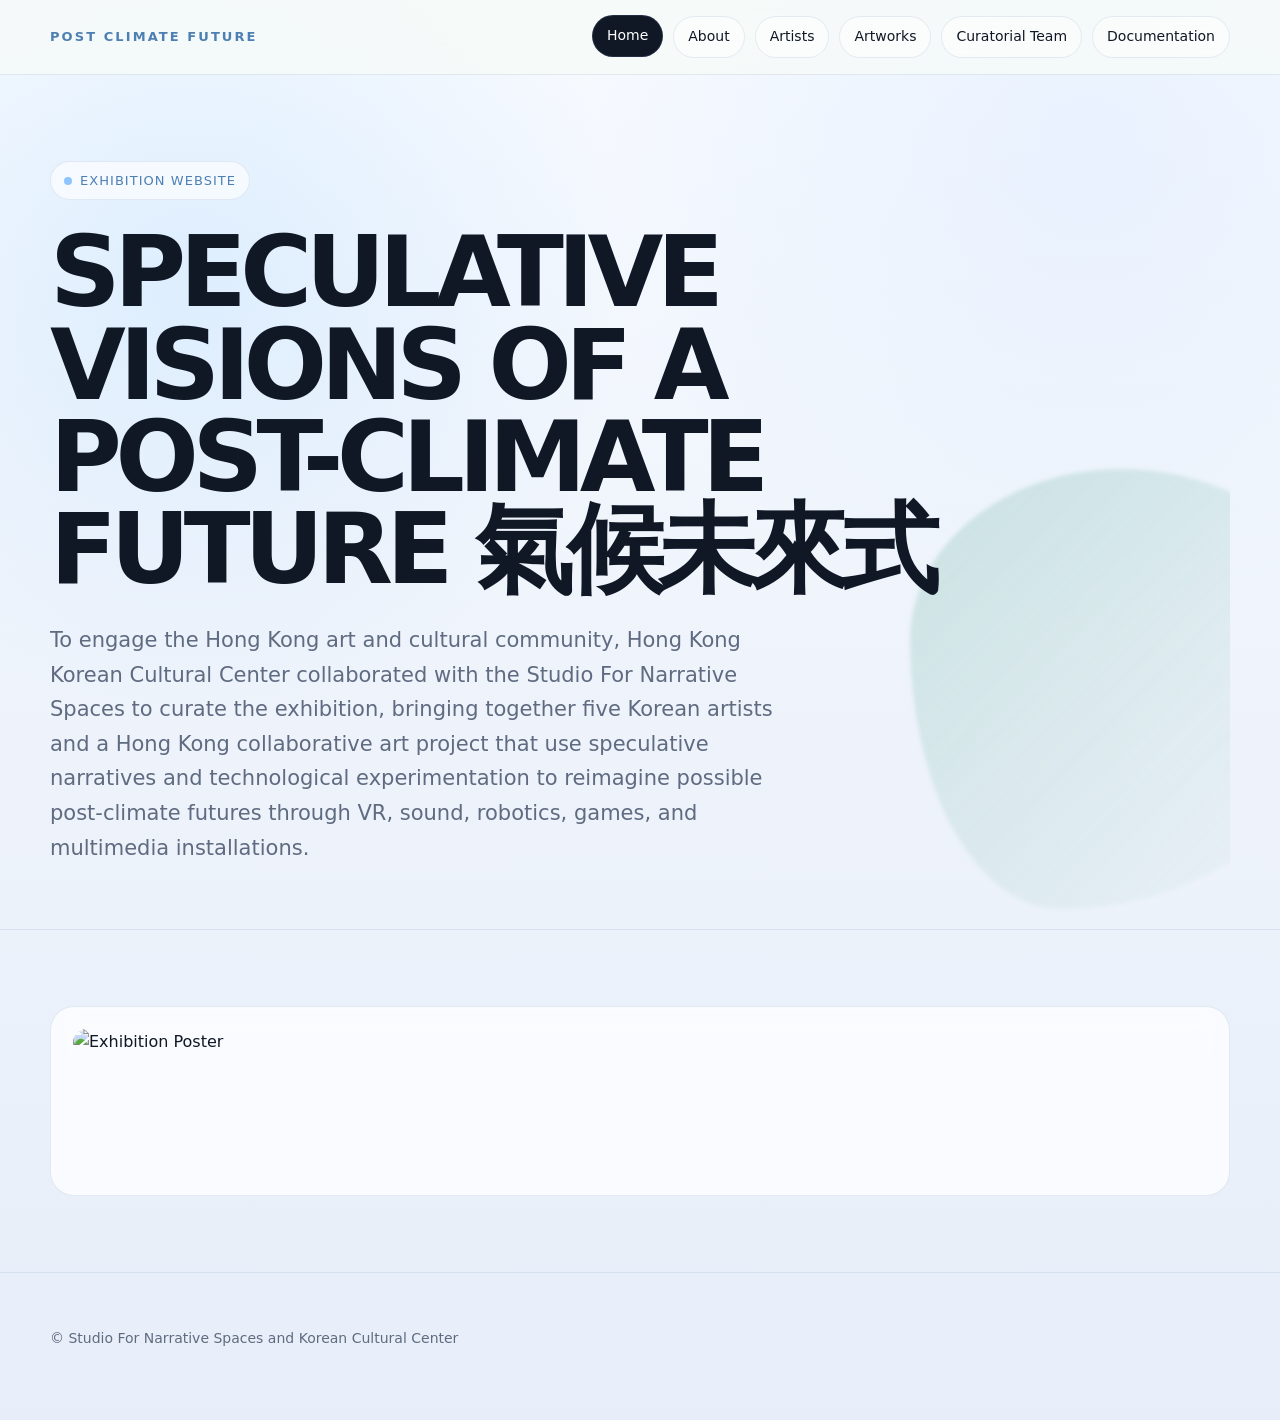
==== index.html @ 90c7e29f "Update index.html" ====
<!DOCTYPE html>
<html lang="en">
<head>
  <meta charset="UTF-8" />
  <meta name="viewport" content="width=device-width, initial-scale=1.0" />
  <title>SPECULATIVE VISIONS OF A POST-CLIMATE FUTURE 氣候未來式</title>
   <link rel="stylesheet" href="assets/css/style.css" />
</head>
<body>
<header>
  <div class="site-wrap nav">
    <a class="brand" href="index.html">Post Climate Future</a>
    <nav class="nav-links" aria-label="Main navigation">
      <a href="index.html" class="active">Home</a>
      <a href="about.html" class="">About</a>  
      <a href="artists.html" class="">Artists</a>
      <a href="artworks.html" class="">Artworks</a>
      <a href="curatorial-team.html" class="">Curatorial Team</a>
      <a href="documentation.html" class="">Documentation</a>
    </nav>
  </div>
</header>
<main>
  <div class="site-wrap hero">
    <div>
      <div class="eyebrow"><span class="dot"></span> Exhibition Website</div>
      <h1>SPECULATIVE VISIONS OF A POST-CLIMATE FUTURE 氣候未來式</h1>
      <p class="hero-text">
To engage the Hong Kong art and cultural community, Hong Kong Korean Cultural Center collaborated with the Studio For Narrative Spaces to curate the exhibition, bringing together five Korean artists and a Hong Kong collaborative art project that use speculative narratives and technological experimentation to reimagine possible post-climate futures through VR, sound, robotics, games, and multimedia installations.
      </p>
    </div>
  </div>

  <section>

  <div class="site-wrap">

    <div class="card">

      <img
        src="assets/images/poster.jpg"
        alt="Exhibition Poster"
      >

    </div>

  </div>

</section>

</main>
<footer>
  <div class="site-wrap">
    <p>
  © 
  <a href="https://recfro.github.io/">
    Studio For Narrative Spaces
  </a>
  and
  <a href="https://hk.korean-culture.org">
    Korean Cultural Center
  </a>
</p>
  </div>
</footer>
</body>
</html>
---- assets/css/style.css ----
:root {
  --bg: #eef3fb;
  --text: #101826;
  --muted: #5f6b80;
  --line: rgba(120, 150, 190, 0.18);
  --card: rgba(255, 255, 255, 0.72);

  --accent: #8ec5ff;
  --accent-dark: #4d7fb3;
  --blue: #d7e8ff;
}

* {
  box-sizing: border-box;
  margin: 0;
  padding: 0;
}

html {
  scroll-behavior: smooth;
}

body {
  font-family: Inter, ui-sans-serif, system-ui, -apple-system, BlinkMacSystemFont, "Segoe UI", sans-serif;
background:
  radial-gradient(circle at 15% 20%, rgba(180, 220, 255, 0.35), transparent 28%),
  radial-gradient(circle at 85% 10%, rgba(215, 232, 255, 0.42), transparent 30%),
  linear-gradient(180deg, #f7faff 0%, #eef3fb 52%, #e7eef9 100%);
  color: var(--text);
  line-height: 1.65;
}

a {
  color: inherit;
  text-decoration: none;
}

img,
video {
  width: 100%;
  display: block;
  border-radius: 20px;
}

.site-wrap {
  width: min(1180px, calc(100% - 36px));
  margin: 0 auto;
}

header {
  position: sticky;
  top: 0;
  z-index: 20;
  backdrop-filter: blur(18px);
  background: rgba(247, 250, 248, 0.78);
  border-bottom: 1px solid var(--line);
}

.nav {
  min-height: 74px;
  display: flex;
  align-items: center;
  justify-content: space-between;
  gap: 28px;
}

.brand {
  font-size: 13px;
  letter-spacing: 0.16em;
  text-transform: uppercase;
  color: var(--accent-dark);
  font-weight: 700;
}

.nav-links {
  display: flex;
  gap: 10px;
  flex-wrap: wrap;
  justify-content: flex-end;
}

.nav-links a {
  padding: 8px 14px;
  border: 1px solid var(--line);
  border-radius: 999px;
  font-size: 14px;
  background: rgba(255, 255, 255, 0.54);
  transition: 0.2s ease;
}

.nav-links a:hover,
.nav-links a.active {
  background: var(--text);
  color: #fff;
  transform: translateY(-1px);
}

.hero {
  min-height: 78vh;
  display: grid;
  align-items: center;
  padding: 86px 0 64px;
  position: relative;
  overflow: hidden;
}

.hero::after {
  content: "";
  position: absolute;
  width: 440px;
  height: 440px;
  right: -120px;
  bottom: 20px;
  background: linear-gradient(135deg, rgba(120, 184, 167, 0.42), rgba(255, 255, 255, 0));
  border-radius: 48% 52% 66% 34% / 39% 43% 57% 61%;
  filter: blur(2px);
  opacity: 0.75;
  z-index: -1;
}

.page-hero {
  padding: 92px 0 56px;
}

.eyebrow {
  display: inline-flex;
  width: fit-content;
  gap: 8px;
  align-items: center;
  padding: 8px 13px;
  border-radius: 999px;
  border: 1px solid var(--line);
  color: var(--accent-dark);
  background: rgba(255, 255, 255, 0.64);
  font-size: 13px;
  letter-spacing: 0.08em;
  text-transform: uppercase;
  margin-bottom: 26px;
}

.dot {
  width: 8px;
  height: 8px;
  border-radius: 99px;
  background: var(--accent);
}

h1 {
  max-width: 980px;
  font-size: clamp(42px, 8vw, 98px);
  line-height: 0.94;
  letter-spacing: -0.065em;
  font-weight: 650;
  text-transform: uppercase;
}

.page-title {
  max-width: 900px;
  font-size: clamp(42px, 7vw, 86px);
  line-height: 0.96;
  letter-spacing: -0.06em;
  font-weight: 650;
}

.hero-text,
.page-intro {
  max-width: 740px;
  color: var(--muted);
  font-size: clamp(17px, 2vw, 21px);
  margin-top: 28px;
}

.hero-actions {
  display: flex;
  gap: 12px;
  flex-wrap: wrap;
  margin-top: 36px;
}

.button {
  padding: 13px 18px;
  border-radius: 999px;
  border: 1px solid var(--line);
  background: var(--text);
  color: white;
  font-size: 15px;
  transition: 0.2s ease;
}

.button.secondary {
  background: rgba(255, 255, 255, 0.62);
  color: var(--text);
}

.button:hover {
  transform: translateY(-2px);
  box-shadow: 0 12px 30px rgba(23, 33, 28, 0.12);
}

section {
  padding: 76px 0;
  border-top: 1px solid var(--line);
}

.section-head {
  display: grid;
  grid-template-columns: 0.75fr 1.25fr;
  gap: 36px;
  margin-bottom: 34px;
  align-items: start;
}

h2 {
  font-size: clamp(30px, 4vw, 52px);
  line-height: 1;
  letter-spacing: -0.04em;
  font-weight: 620;
}

.section-head p {
  color: var(--muted);
  font-size: 18px;
  max-width: 710px;
}

.grid {
  display: grid;
  grid-template-columns: repeat(3, 1fr);
  gap: 18px;
}

.grid.two {
  grid-template-columns: repeat(2, 1fr);
}

.card {
  background: var(--card);
  border: 1px solid var(--line);
  border-radius: 24px;
  padding: 22px;
  backdrop-filter: blur(12px);
  min-height: 190px;
  transition: 0.2s ease;
}

.card:hover {
  transform: translateY(-3px);
  box-shadow: 0 18px 44px rgba(23, 33, 28, 0.08);
}

.card h3 {
  font-size: 22px;
  letter-spacing: -0.02em;
  margin-bottom: 10px;
}

.card p {
  color: var(--muted);
  font-size: 15.5px;
}

.meta {
  display: inline-block;
  margin-bottom: 14px;
  color: var(--accent-dark);
  font-size: 12px;
  text-transform: uppercase;
  letter-spacing: 0.12em;
  font-weight: 700;
}

.placeholder {
  min-height: 250px;
  border-radius: 20px;
  border: 1px dashed rgba(23, 33, 28, 0.22);
  background:
    linear-gradient(135deg, rgba(120, 184, 167, 0.2), rgba(255, 255, 255, 0.55)),
    repeating-linear-gradient(45deg, rgba(23, 33, 28, 0.03) 0 2px, transparent 2px 12px);
  display: grid;
  place-items: center;
  color: var(--muted);
  text-align: center;
  padding: 24px;
  margin-bottom: 16px;
}

.large-feature {
  min-height: 420px;
}

.info-list {
  display: grid;
  gap: 12px;
  margin-top: 18px;
}

.info-row {
  display: grid;
  grid-template-columns: 160px 1fr;
  gap: 18px;
  padding-top: 12px;
  border-top: 1px solid var(--line);
  color: var(--muted);
}

.info-row strong {
  color: var(--text);
}

.media-note {
  padding: 20px;
  border-radius: 22px;
  border: 1px solid var(--line);
  background: rgba(255, 255, 255, 0.58);
  color: var(--muted);
  font-size: 15px;
}

footer {
  padding: 54px 0 70px;
  color: var(--muted);
  font-size: 14px;
  border-top: 1px solid var(--line);
}

@media (max-width: 820px) {
  .nav {
    align-items: flex-start;
    flex-direction: column;
    padding: 18px 0;
  }

  .nav-links {
    justify-content: flex-start;
  }

  .section-head,
  .grid,
  .grid.two,
  .info-row {
    grid-template-columns: 1fr;
  }

  section {
    padding: 56px 0;
  }

  .large-feature {
    min-height: 280px;
  }
}
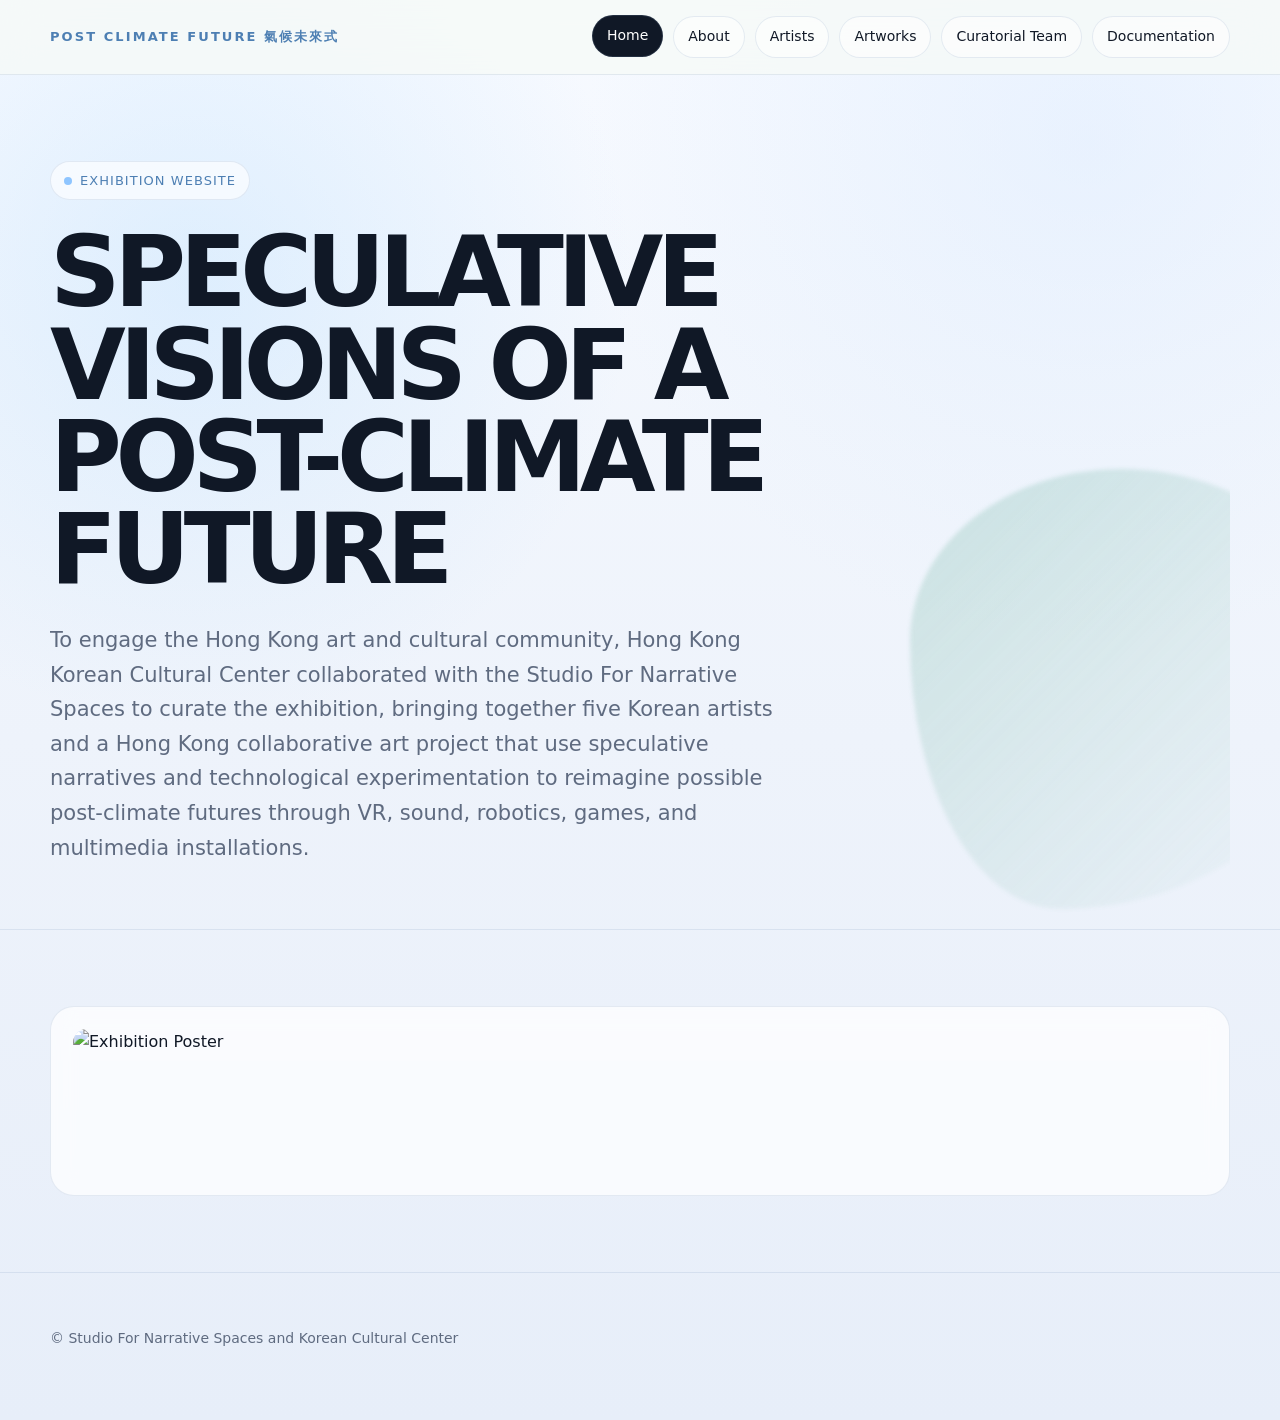
==== commit 977ac5b0: "Update index.html" ====
--- a/index.html
+++ b/index.html
@@ -3,13 +3,13 @@
 <head>
   <meta charset="UTF-8" />
   <meta name="viewport" content="width=device-width, initial-scale=1.0" />
-  <title>SPECULATIVE VISIONS OF A POST-CLIMATE FUTURE 氣候未來式</title>
+  <title>SPECULATIVE VISIONS OF A POST-CLIMATE FUTURE </title>
    <link rel="stylesheet" href="assets/css/style.css" />
 </head>
 <body>
 <header>
   <div class="site-wrap nav">
-    <a class="brand" href="index.html">Post Climate Future</a>
+    <a class="brand" href="index.html">Post Climate Future 氣候未來式</a>
     <nav class="nav-links" aria-label="Main navigation">
       <a href="index.html" class="active">Home</a>
       <a href="about.html" class="">About</a>  
@@ -24,7 +24,7 @@
   <div class="site-wrap hero">
     <div>
       <div class="eyebrow"><span class="dot"></span> Exhibition Website</div>
-      <h1>SPECULATIVE VISIONS OF A POST-CLIMATE FUTURE 氣候未來式</h1>
+      <h1>SPECULATIVE VISIONS OF A POST-CLIMATE FUTURE</h1>
       <p class="hero-text">
 To engage the Hong Kong art and cultural community, Hong Kong Korean Cultural Center collaborated with the Studio For Narrative Spaces to curate the exhibition, bringing together five Korean artists and a Hong Kong collaborative art project that use speculative narratives and technological experimentation to reimagine possible post-climate futures through VR, sound, robotics, games, and multimedia installations.
       </p>
@@ -38,7 +38,7 @@
     <div class="card">
 
       <img
-        src="assets/images/poster.jpg"
+        src="image/poster.jpg"
         alt="Exhibition Poster"
       >
 
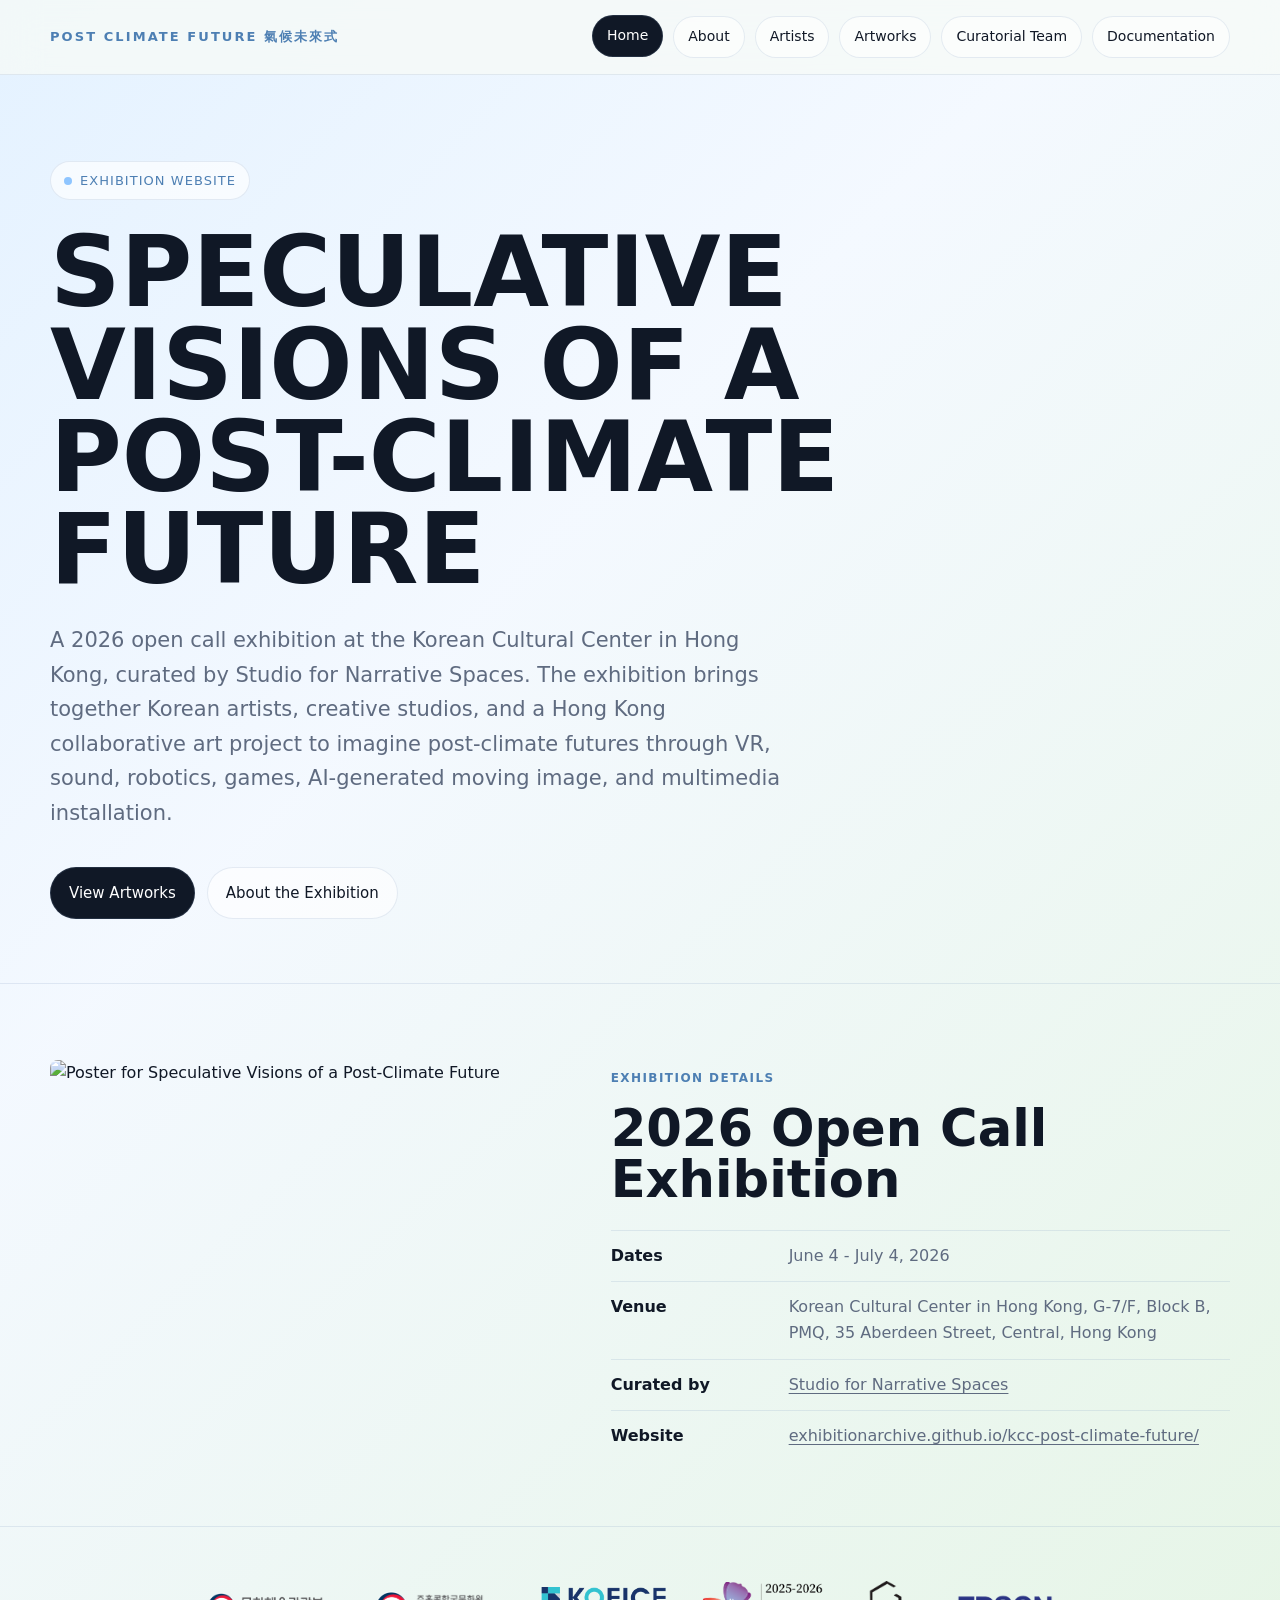
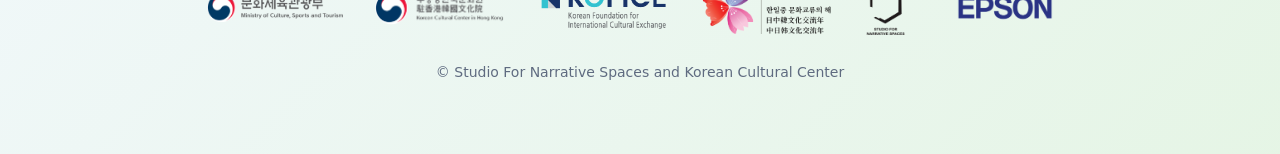
==== commit 4ce8753e: "Upload local website project" ====
--- a/index.html
+++ b/index.html
@@ -3,7 +3,7 @@
 <head>
   <meta charset="UTF-8" />
   <meta name="viewport" content="width=device-width, initial-scale=1.0" />
-  <title>SPECULATIVE VISIONS OF A POST-CLIMATE FUTURE </title>
+  <title>Speculative Visions of a Post-Climate Future</title>
    <link rel="stylesheet" href="assets/css/style.css" />
 </head>
 <body>
@@ -26,31 +26,55 @@
       <div class="eyebrow"><span class="dot"></span> Exhibition Website</div>
       <h1>SPECULATIVE VISIONS OF A POST-CLIMATE FUTURE</h1>
       <p class="hero-text">
-To engage the Hong Kong art and cultural community, Hong Kong Korean Cultural Center collaborated with the Studio For Narrative Spaces to curate the exhibition, bringing together five Korean artists and a Hong Kong collaborative art project that use speculative narratives and technological experimentation to reimagine possible post-climate futures through VR, sound, robotics, games, and multimedia installations.
+        A 2026 open call exhibition at the Korean Cultural Center in Hong Kong, curated by Studio for Narrative Spaces. The exhibition brings together Korean artists, creative studios, and a Hong Kong collaborative art project to imagine post-climate futures through VR, sound, robotics, games, AI-generated moving image, and multimedia installation.
       </p>
+      <div class="hero-actions">
+        <a class="button" href="artworks.html">View Artworks</a>
+        <a class="button secondary" href="about.html">About the Exhibition</a>
+      </div>
     </div>
   </div>
 
   <section>
+    <div class="site-wrap feature-layout">
+      <a href="about.html" class="poster-link">
+        <img src="image/poster.jpg" alt="Poster for Speculative Visions of a Post-Climate Future">
+      </a>
 
-  <div class="site-wrap">
-
-    <div class="card">
-
-      <img
-        src="image/poster.jpg"
-        alt="Exhibition Poster"
-      >
-
+      <div class="detail-panel">
+        <span class="meta">Exhibition Details</span>
+        <h2>2026 Open Call Exhibition</h2>
+        <div class="info-list compact">
+          <div class="info-row"><strong>Dates</strong><span>June 4 - July 4, 2026</span></div>
+          <div class="info-row"><strong>Venue</strong><span>Korean Cultural Center in Hong Kong, G-7/F, Block B, PMQ, 35 Aberdeen Street, Central, Hong Kong</span></div>
+          <div class="info-row"><strong>Curated by</strong><span><a class="text-link" href="https://recfro.github.io/">Studio for Narrative Spaces</a></span></div>
+          <div class="info-row"><strong>Website</strong><span><a class="text-link" href="https://exhibitionarchive.github.io/kcc-post-climate-future/">exhibitionarchive.github.io/kcc-post-climate-future/</a></span></div>
+        </div>
+      </div>
     </div>
-
-  </div>
-
-</section>
+  </section>
 
 </main>
 <footer>
-  <div class="site-wrap">
+  <div class="site-wrap footer-inner">
+    <div class="footer-logos" aria-label="Exhibition partner logos">
+      <a href="https://www.mcst.go.kr/english/" aria-label="Ministry of Culture, Sports and Tourism">
+        <img class="footer-logo" src="image/mcst logo.png" alt="Ministry of Culture, Sports and Tourism logo">
+      </a>
+      <a href="https://hk.korean-culture.org/hk" aria-label="Korean Cultural Center in Hong Kong">
+        <img class="footer-logo" src="image/kcchk logo.png" alt="Korean Cultural Center in Hong Kong logo">
+      </a>
+      <a href="https://www.kofice.or.kr/eng/main.do" aria-label="Korean Foundation for International Cultural Exchange">
+        <img class="footer-logo" src="image/kofice logo.png" alt="KOFICE logo">
+      </a>
+      <img class="footer-logo" src="image/cultural communication logo.png" alt="Cultural communication year logo">
+      <a href="https://recfro.github.io/" aria-label="Studio for Narrative Spaces">
+        <img class="footer-logo" src="image/sns logo.png" alt="Studio for Narrative Spaces logo">
+      </a>
+      <a href="https://www.epson.com.hk/" aria-label="Epson Hong Kong">
+        <img class="footer-logo" src="image/epson logo.png" alt="Epson logo">
+      </a>
+    </div>
     <p>
   © 
   <a href="https://recfro.github.io/">
--- a/assets/css/style.css
+++ b/assets/css/style.css
@@ -22,10 +22,9 @@
 
 body {
   font-family: Inter, ui-sans-serif, system-ui, -apple-system, BlinkMacSystemFont, "Segoe UI", sans-serif;
-background:
-  radial-gradient(circle at 15% 20%, rgba(180, 220, 255, 0.35), transparent 28%),
-  radial-gradient(circle at 85% 10%, rgba(215, 232, 255, 0.42), transparent 30%),
-  linear-gradient(180deg, #f7faff 0%, #eef3fb 52%, #e7eef9 100%);
+  background:
+    linear-gradient(135deg, rgba(226, 241, 255, 0.9) 0%, rgba(244, 249, 255, 0.94) 36%, rgba(229, 246, 226, 0.86) 100%),
+    linear-gradient(180deg, #f7faff 0%, #eef3fb 52%, #e7eef9 100%);
   color: var(--text);
   line-height: 1.65;
 }
@@ -33,13 +32,19 @@
 a {
   color: inherit;
   text-decoration: none;
+}
+
+.text-link {
+  text-decoration: underline;
+  text-underline-offset: 3px;
+  text-decoration-thickness: 1px;
 }
 
 img,
 video {
   width: 100%;
   display: block;
-  border-radius: 20px;
+  border-radius: 8px;
 }
 
 .site-wrap {
@@ -102,20 +107,6 @@
   padding: 86px 0 64px;
   position: relative;
   overflow: hidden;
-}
-
-.hero::after {
-  content: "";
-  position: absolute;
-  width: 440px;
-  height: 440px;
-  right: -120px;
-  bottom: 20px;
-  background: linear-gradient(135deg, rgba(120, 184, 167, 0.42), rgba(255, 255, 255, 0));
-  border-radius: 48% 52% 66% 34% / 39% 43% 57% 61%;
-  filter: blur(2px);
-  opacity: 0.75;
-  z-index: -1;
 }
 
 .page-hero {
@@ -149,7 +140,7 @@
   max-width: 980px;
   font-size: clamp(42px, 8vw, 98px);
   line-height: 0.94;
-  letter-spacing: -0.065em;
+  letter-spacing: 0;
   font-weight: 650;
   text-transform: uppercase;
 }
@@ -158,7 +149,7 @@
   max-width: 900px;
   font-size: clamp(42px, 7vw, 86px);
   line-height: 0.96;
-  letter-spacing: -0.06em;
+  letter-spacing: 0;
   font-weight: 650;
 }
 
@@ -168,6 +159,30 @@
   color: var(--muted);
   font-size: clamp(17px, 2vw, 21px);
   margin-top: 28px;
+}
+
+.page-hero > p {
+  max-width: 42rem;
+  margin: 0 0 1.5em;
+  color: var(--muted);
+  font-size: 17px;
+  line-height: 1.75;
+}
+
+.page-hero > p:first-of-type {
+  margin-top: 32px;
+}
+
+.page-hero > p:nth-of-type(5) {
+  margin-top: 2.75em;
+}
+
+.page-hero > p:nth-of-type(n + 5) {
+  line-height: 1.85;
+}
+
+.page-hero > p:last-child {
+  margin-bottom: 0;
 }
 
 .hero-actions {
@@ -213,7 +228,7 @@
 h2 {
   font-size: clamp(30px, 4vw, 52px);
   line-height: 1;
-  letter-spacing: -0.04em;
+  letter-spacing: 0;
   font-weight: 620;
 }
 
@@ -231,12 +246,28 @@
 
 .grid.two {
   grid-template-columns: repeat(2, 1fr);
+}
+
+.feature-layout {
+  display: grid;
+  grid-template-columns: minmax(280px, 0.86fr) minmax(320px, 1fr);
+  gap: 28px;
+  align-items: start;
+}
+
+.detail-panel {
+  padding: 4px 0 0;
+}
+
+.detail-panel h2 {
+  max-width: 680px;
+  margin-bottom: 24px;
 }
 
 .card {
   background: var(--card);
   border: 1px solid var(--line);
-  border-radius: 24px;
+  border-radius: 8px;
   padding: 22px;
   backdrop-filter: blur(12px);
   min-height: 190px;
@@ -248,10 +279,118 @@
   box-shadow: 0 18px 44px rgba(23, 33, 28, 0.08);
 }
 
+.poster-link {
+  display: block;
+  border-radius: 8px;
+  transition: opacity 0.2s ease;
+}
+
+.poster-link:hover {
+  opacity: 0.92;
+}
+
+.poster-link:focus-visible {
+  outline: 2px solid var(--accent-dark);
+  outline-offset: 4px;
+}
+
+.image-link {
+  display: block;
+  margin-bottom: 18px;
+}
+
+.image-link:hover img {
+  filter: saturate(1.05) contrast(1.02);
+  transform: translateY(-2px);
+}
+
+.image-link:focus-visible {
+  outline: 2px solid var(--accent-dark);
+  outline-offset: 4px;
+}
+
+.profile-image {
+  aspect-ratio: 4 / 3;
+  height: auto;
+  object-fit: cover;
+  margin-bottom: 18px;
+  background: rgba(255, 255, 255, 0.58);
+  transition: filter 0.2s ease, transform 0.2s ease;
+}
+
+.image-link .profile-image {
+  margin-bottom: 0;
+}
+
+.profile-image.wide {
+  aspect-ratio: 16 / 10;
+}
+
+.logo-card-image {
+  display: grid;
+  min-height: 210px;
+  place-items: center;
+  padding: 28px;
+  border: 1px solid var(--line);
+  border-radius: 8px;
+  background: rgba(255, 255, 255, 0.58);
+}
+
+.logo-card-image .logo-image {
+  aspect-ratio: auto;
+  max-height: 110px;
+  object-fit: contain;
+}
+
+.artwork-thumb {
+  aspect-ratio: 16 / 10;
+  object-fit: cover;
+  margin-bottom: 18px;
+  background: rgba(255, 255, 255, 0.58);
+  transition: filter 0.2s ease, transform 0.2s ease;
+}
+
+.image-link .artwork-thumb {
+  margin-bottom: 0;
+}
+
+.artwork-detail {
+  display: grid;
+  grid-template-columns: minmax(320px, 1.08fr) minmax(280px, 0.92fr);
+  gap: 34px;
+  align-items: start;
+}
+
+.artwork-detail img {
+  max-height: 78vh;
+  object-fit: contain;
+  background: rgba(255, 255, 255, 0.58);
+}
+
+.artwork-copy {
+  display: grid;
+  gap: 18px;
+}
+
+.artwork-copy p {
+  color: var(--muted);
+  font-size: 17px;
+  line-height: 1.76;
+}
+
 .card h3 {
   font-size: 22px;
-  letter-spacing: -0.02em;
+  letter-spacing: 0;
   margin-bottom: 10px;
+}
+
+.card h3 a:hover {
+  color: var(--accent-dark);
+}
+
+.card h3 a:focus-visible {
+  outline: 2px solid var(--accent-dark);
+  outline-offset: 3px;
 }
 
 .card p {
@@ -271,7 +410,7 @@
 
 .placeholder {
   min-height: 250px;
-  border-radius: 20px;
+  border-radius: 8px;
   border: 1px dashed rgba(23, 33, 28, 0.22);
   background:
     linear-gradient(135deg, rgba(120, 184, 167, 0.2), rgba(255, 255, 255, 0.55)),
@@ -294,6 +433,10 @@
   margin-top: 18px;
 }
 
+.info-list.compact {
+  margin-top: 0;
+}
+
 .info-row {
   display: grid;
   grid-template-columns: 160px 1fr;
@@ -309,7 +452,7 @@
 
 .media-note {
   padding: 20px;
-  border-radius: 22px;
+  border-radius: 8px;
   border: 1px solid var(--line);
   background: rgba(255, 255, 255, 0.58);
   color: var(--muted);
@@ -321,6 +464,51 @@
   color: var(--muted);
   font-size: 14px;
   border-top: 1px solid var(--line);
+}
+
+.footer-inner {
+  display: grid;
+  gap: 26px;
+  justify-items: center;
+  text-align: center;
+}
+
+.footer-logos {
+  width: min(1040px, 100%);
+  display: flex;
+  align-items: center;
+  justify-content: center;
+  gap: clamp(14px, 2.2vw, 30px);
+  flex-wrap: wrap;
+}
+
+.footer-logos a {
+  display: inline-flex;
+  align-items: center;
+  transition: opacity 0.2s ease, transform 0.2s ease;
+}
+
+.footer-logos a:hover {
+  opacity: 0.72;
+  transform: translateY(-1px);
+}
+
+.footer-logos a:focus-visible {
+  outline: 2px solid var(--accent-dark);
+  outline-offset: 8px;
+}
+
+.footer-logo {
+  max-width: 136px;
+  max-height: 54px;
+  width: auto;
+  height: auto;
+  border-radius: 0;
+  object-fit: contain;
+}
+
+.footer-logos a:nth-child(5) .footer-logo {
+  max-width: 72px;
 }
 
 @media (max-width: 820px) {
@@ -335,6 +523,8 @@
   }
 
   .section-head,
+  .feature-layout,
+  .artwork-detail,
   .grid,
   .grid.two,
   .info-row {
@@ -348,4 +538,13 @@
   .large-feature {
     min-height: 280px;
   }
-}
+
+  .footer-logos {
+    gap: 22px 28px;
+  }
+
+  .footer-logo {
+    max-width: 128px;
+    max-height: 48px;
+  }
+}
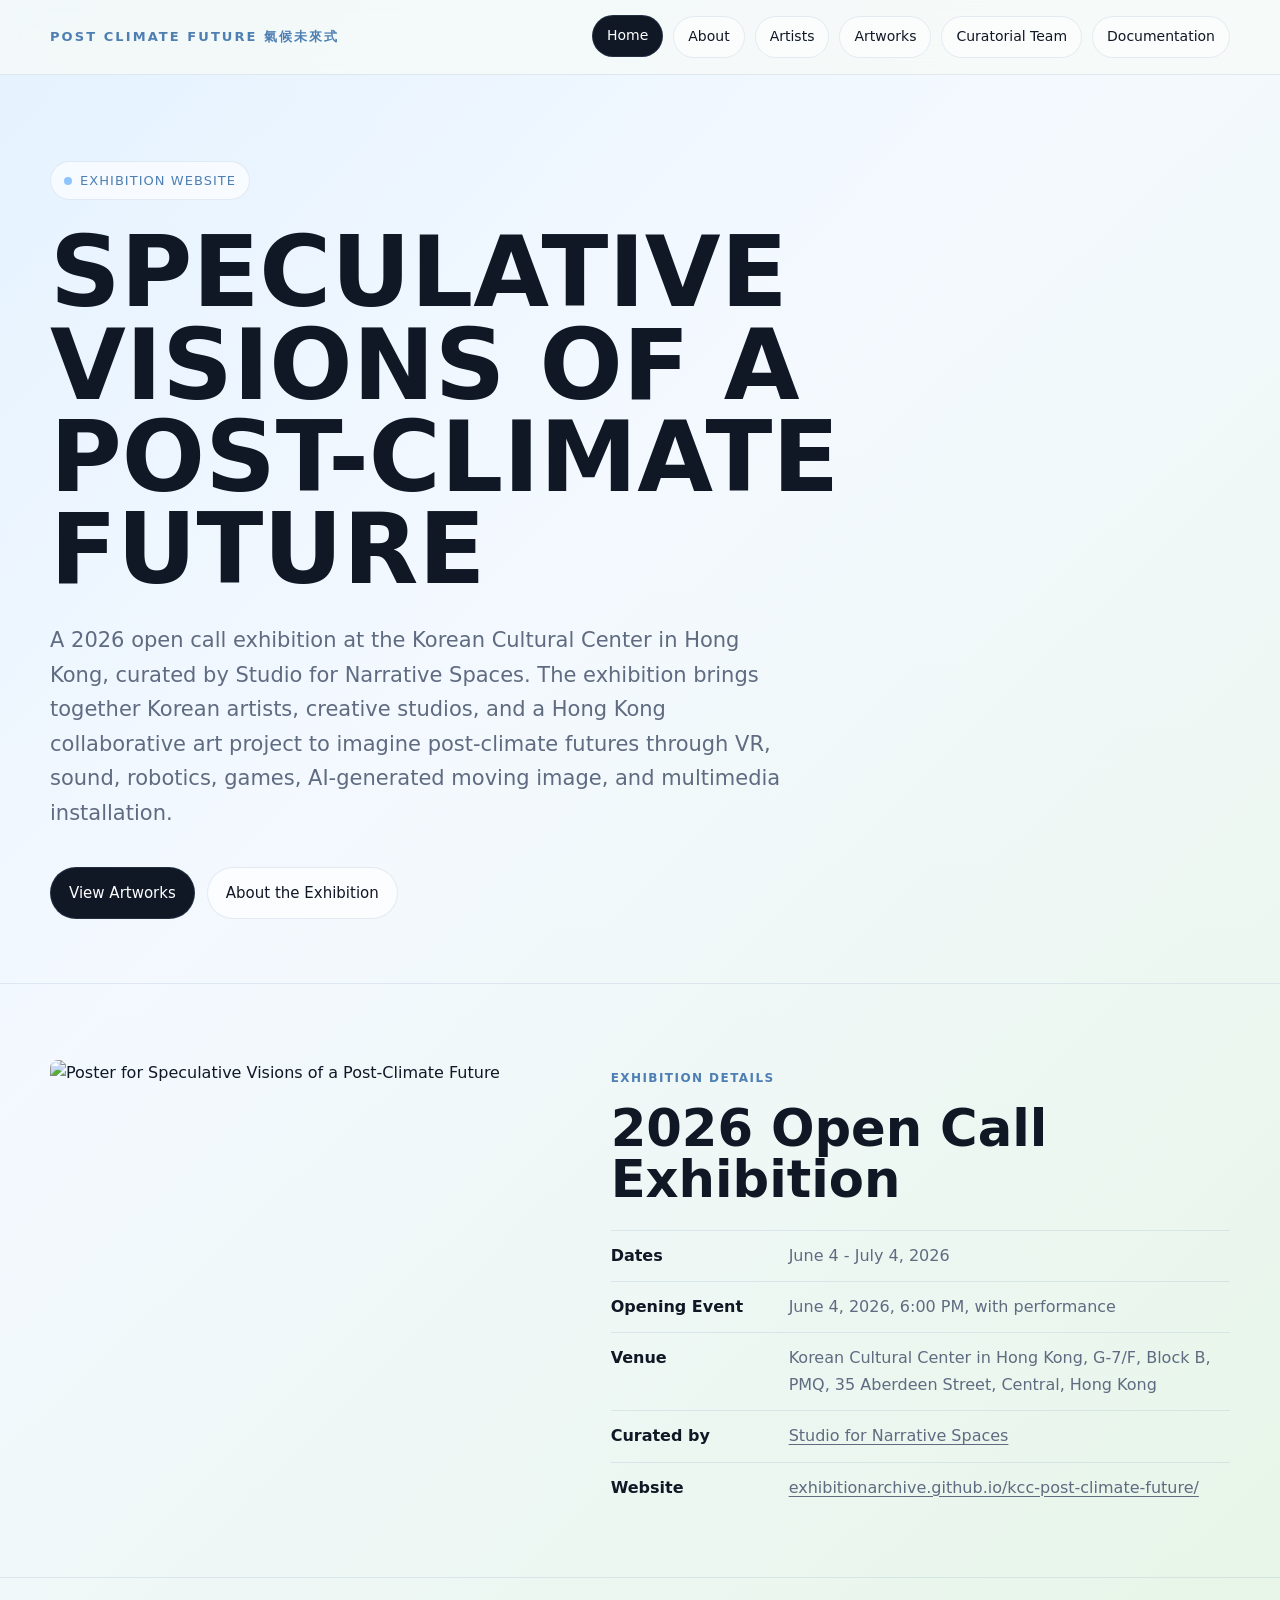
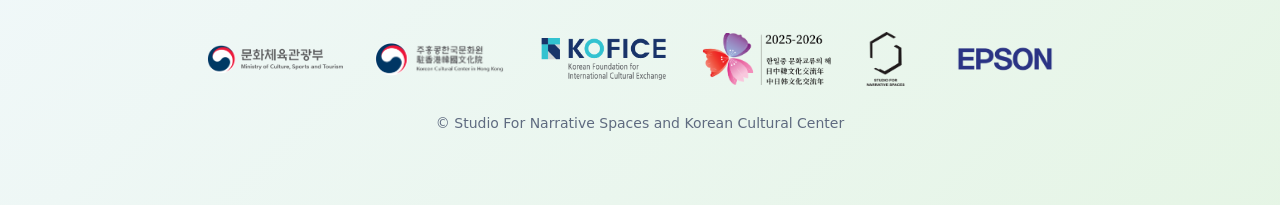
==== commit 0a7e209f: "updated details" ====
--- a/index.html
+++ b/index.html
@@ -46,6 +46,7 @@
         <h2>2026 Open Call Exhibition</h2>
         <div class="info-list compact">
           <div class="info-row"><strong>Dates</strong><span>June 4 - July 4, 2026</span></div>
+          <div class="info-row"><strong>Opening Event</strong><span>June 4, 2026, 6:00 PM, with performance</span></div>
           <div class="info-row"><strong>Venue</strong><span>Korean Cultural Center in Hong Kong, G-7/F, Block B, PMQ, 35 Aberdeen Street, Central, Hong Kong</span></div>
           <div class="info-row"><strong>Curated by</strong><span><a class="text-link" href="https://recfro.github.io/">Studio for Narrative Spaces</a></span></div>
           <div class="info-row"><strong>Website</strong><span><a class="text-link" href="https://exhibitionarchive.github.io/kcc-post-climate-future/">exhibitionarchive.github.io/kcc-post-climate-future/</a></span></div>
--- a/assets/css/style.css
+++ b/assets/css/style.css
@@ -169,6 +169,12 @@
   line-height: 1.75;
 }
 
+.page-hero.about-content > p {
+  max-width: 980px;
+  text-align: justify;
+  text-justify: inter-word;
+}
+
 .page-hero > p:first-of-type {
   margin-top: 32px;
 }
@@ -183,6 +189,13 @@
 
 .page-hero > p:last-child {
   margin-bottom: 0;
+}
+
+.about-banner {
+  width: min(980px, 100%);
+  height: auto;
+  object-fit: contain;
+  margin: 34px 0 38px;
 }
 
 .hero-actions {
@@ -393,9 +406,28 @@
   outline-offset: 3px;
 }
 
+.ig-link {
+  margin: -4px 0 12px;
+  font-size: 14px;
+}
+
+.ig-link a {
+  color: var(--accent-dark);
+  text-decoration: underline;
+  text-underline-offset: 3px;
+}
+
+.ig-link a:hover {
+  color: var(--text);
+}
+
 .card p {
   color: var(--muted);
   font-size: 15.5px;
+}
+
+.card .card-link {
+  margin-top: 14px;
 }
 
 .meta {
@@ -459,6 +491,29 @@
   font-size: 15px;
 }
 
+.empty-state {
+  min-height: 360px;
+  display: grid;
+  place-content: center;
+  justify-items: center;
+  text-align: center;
+  gap: 16px;
+  border: 1px solid var(--line);
+  border-radius: 8px;
+  background: rgba(255, 255, 255, 0.5);
+  padding: 48px 22px;
+}
+
+.empty-state h2 {
+  max-width: 640px;
+}
+
+.empty-state p {
+  max-width: 560px;
+  color: var(--muted);
+  font-size: 17px;
+}
+
 footer {
   padding: 54px 0 70px;
   color: var(--muted);
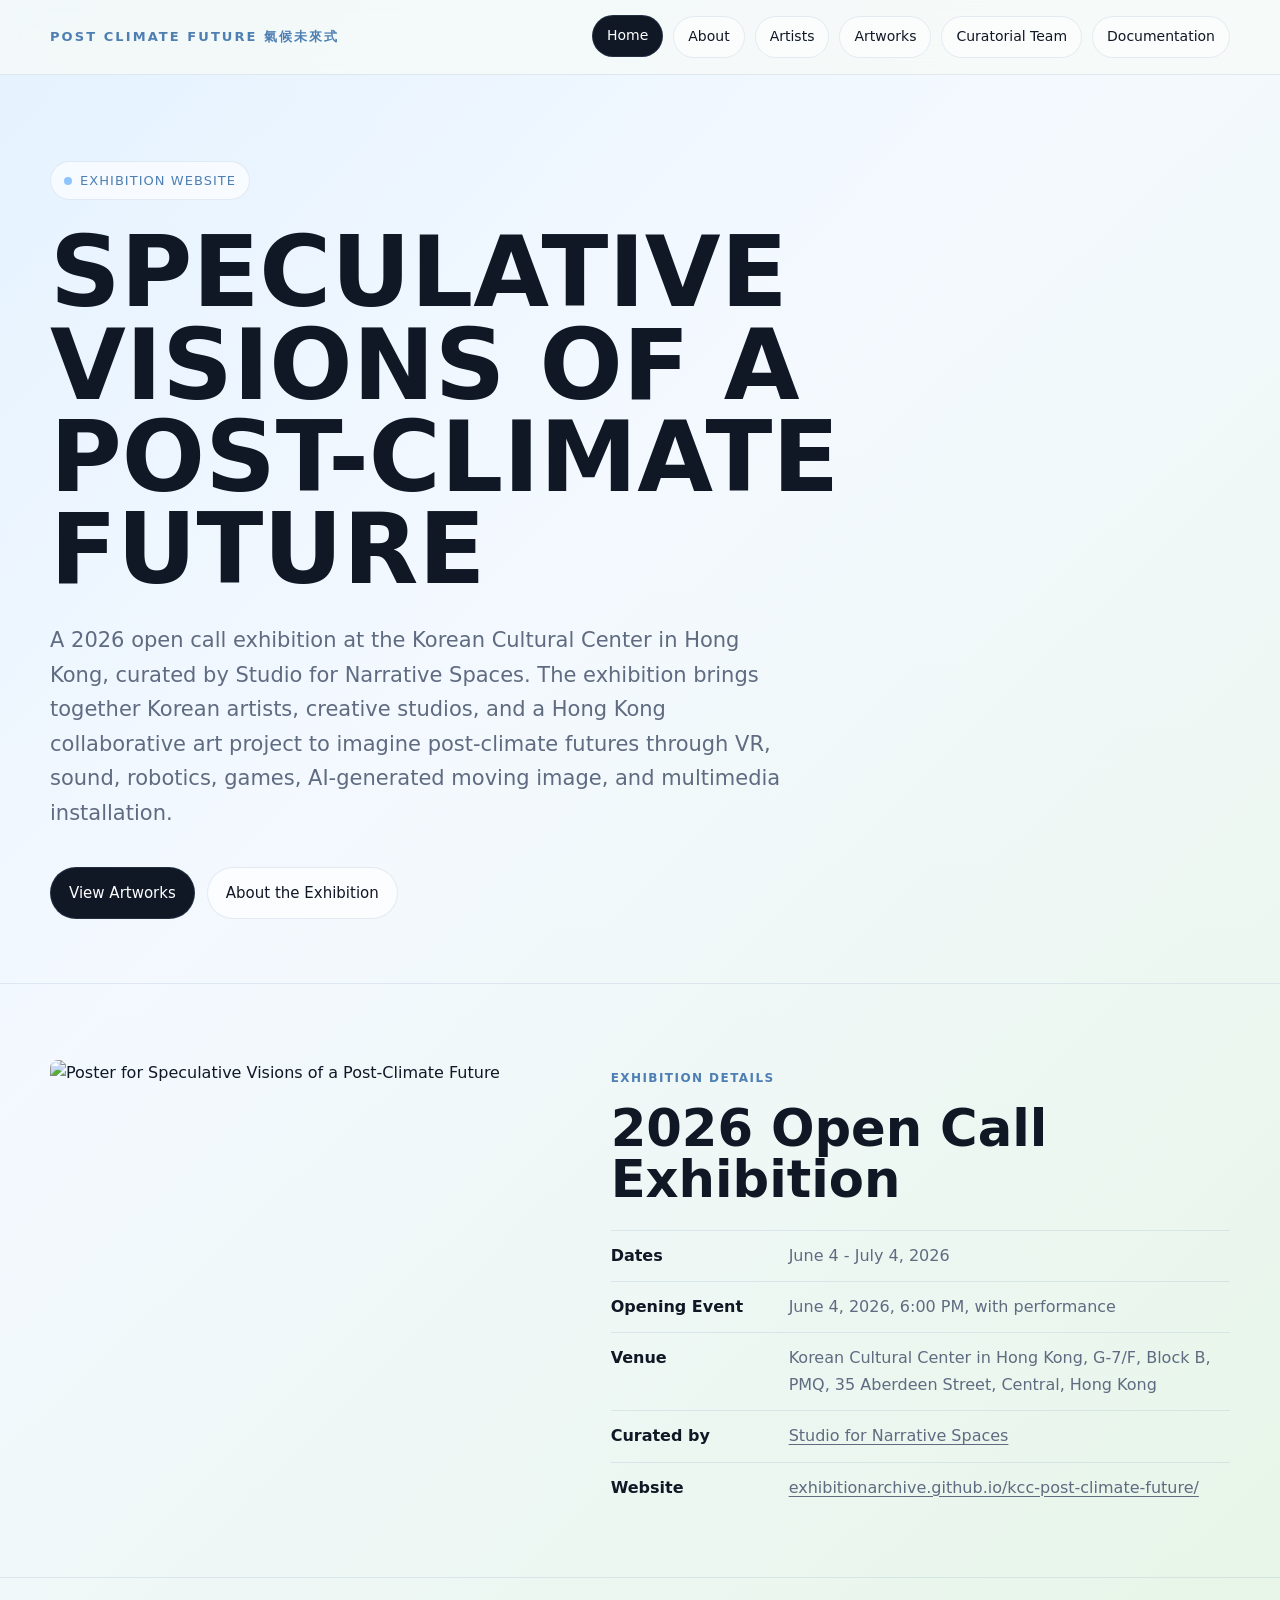
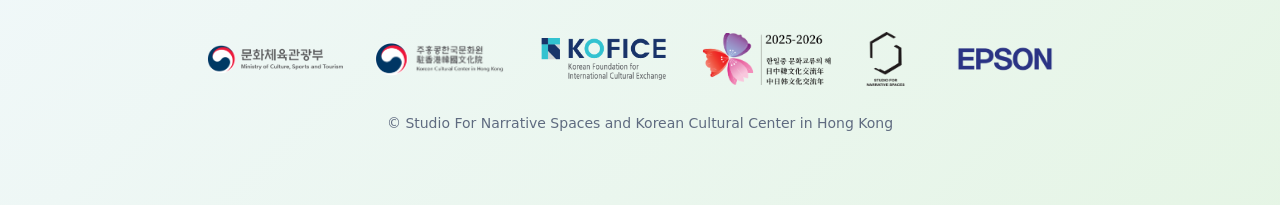
==== commit 4ee08e6a: "update" ====
--- a/index.html
+++ b/index.html
@@ -6,7 +6,25 @@
   <title>Speculative Visions of a Post-Climate Future</title>
    <link rel="stylesheet" href="assets/css/style.css" />
 </head>
-<body>
+<body class="is-loading">
+<div class="loading-screen" id="loadingScreen" aria-label="Loading exhibition homepage">
+  <div class="loading-inner">
+    <span class="meta">Locating Post-Climate Future</span>
+    <div class="coordinate-panel" aria-live="polite">
+      <div class="coordinate-row">
+        <span>Seoul</span>
+        <strong id="seoulLat">+00°00'00"N</strong>
+        <strong id="seoulLng">+000°00'00"E</strong>
+      </div>
+      <div class="coordinate-row">
+        <span>Hong Kong</span>
+        <strong id="hkLat">+00.0000° N</strong>
+        <strong id="hkLng">+000.0000° E</strong>
+      </div>
+    </div>
+    <div class="loading-line"><span></span></div>
+  </div>
+</div>
 <header>
   <div class="site-wrap nav">
     <a class="brand" href="index.html">Post Climate Future 氣候未來式</a>
@@ -68,7 +86,16 @@
       <a href="https://www.kofice.or.kr/eng/main.do" aria-label="Korean Foundation for International Cultural Exchange">
         <img class="footer-logo" src="image/kofice logo.png" alt="KOFICE logo">
       </a>
-      <img class="footer-logo" src="image/cultural communication logo.png" alt="Cultural communication year logo">
+      <div class="cultural-year">
+        <button class="cultural-logo-button" type="button" aria-expanded="false" aria-label="Read about the 2025-2026 Korea-China-Japan Year of Cultural Exchanges">
+          <img class="footer-logo" src="image/cultural communication logo.png" alt="Cultural communication year logo">
+        </button>
+        <div class="cultural-year-card" role="dialog" aria-label="2025-2026 Korea-China-Japan Year of Cultural Exchanges">
+          <h3>2026 Korea-China-Japan Year of Cultural Exchanges</h3>
+          <p class="cultural-year-cn">2025-2026 中日韓文化交流年</p>
+          <p>The “2025–2026 Korea-China-Japan Year of Cultural Exchanges” was officially proclaimed at the Trilateral Summit on May 27, 2024, under the shared recognition that culture serves as a bridge connecting the three nations. Jointly organized by the Ministry of Culture, Sports and Tourism of the Republic of Korea, the Ministry of Education, Culture, Sports, Science and Technology of Japan, and the Ministry of Culture and Tourism of the People’s Republic of China, the initiative is designed to deepen cultural exchange and strengthen people-to-people ties among the three countries.</p>
+        </div>
+      </div>
       <a href="https://recfro.github.io/" aria-label="Studio for Narrative Spaces">
         <img class="footer-logo" src="image/sns logo.png" alt="Studio for Narrative Spaces logo">
       </a>
@@ -83,10 +110,63 @@
   </a>
   and
   <a href="https://hk.korean-culture.org">
-    Korean Cultural Center
+    Korean Cultural Center in Hong Kong
   </a>
 </p>
   </div>
 </footer>
+<script>
+  (() => {
+    const duration = 1300;
+    const start = performance.now();
+    const loadingScreen = document.getElementById("loadingScreen");
+    const seoulLat = document.getElementById("seoulLat");
+    const seoulLng = document.getElementById("seoulLng");
+    const hkLat = document.getElementById("hkLat");
+    const hkLng = document.getElementById("hkLng");
+
+    const targets = {
+      seoulLat: 37 + 34 / 60,
+      seoulLng: 126 + 58 / 60 + 41 / 3600,
+      hkLat: 22.3193,
+      hkLng: 114.1694
+    };
+
+    const easeOutCubic = (t) => 1 - Math.pow(1 - t, 3);
+    const pad = (value, size) => String(value).padStart(size, "0");
+
+    const formatDms = (value, lat) => {
+      const degrees = Math.floor(value);
+      const minutesFloat = (value - degrees) * 60;
+      const minutes = Math.floor(minutesFloat);
+      const seconds = Math.round((minutesFloat - minutes) * 60);
+      const hemisphere = lat ? "N" : "E";
+      return `+${pad(degrees, lat ? 2 : 3)}°${pad(minutes, 2)}'${pad(seconds, 2)}"${hemisphere}`;
+    };
+
+    const tick = (now) => {
+      const progress = Math.min((now - start) / duration, 1);
+      const eased = easeOutCubic(progress);
+
+      seoulLat.textContent = formatDms(targets.seoulLat * eased, true);
+      seoulLng.textContent = formatDms(targets.seoulLng * eased, false);
+      hkLat.textContent = `+${(targets.hkLat * eased).toFixed(4)}° N`;
+      hkLng.textContent = `+${(targets.hkLng * eased).toFixed(4)}° E`;
+
+      if (progress < 1) {
+        requestAnimationFrame(tick);
+        return;
+      }
+
+      setTimeout(() => {
+        loadingScreen.classList.add("is-hidden");
+        document.body.classList.remove("is-loading");
+      }, 180);
+    };
+
+    requestAnimationFrame(tick);
+  })();
+</script>
+<script src="assets/js/cultural-year.js"></script>
 </body>
 </html>
--- a/assets/css/style.css
+++ b/assets/css/style.css
@@ -29,6 +29,10 @@
   line-height: 1.65;
 }
 
+body.is-loading {
+  overflow: hidden;
+}
+
 a {
   color: inherit;
   text-decoration: none;
@@ -50,6 +54,99 @@
 .site-wrap {
   width: min(1180px, calc(100% - 36px));
   margin: 0 auto;
+}
+
+.loading-screen {
+  position: fixed;
+  inset: 0;
+  z-index: 999;
+  display: grid;
+  place-items: center;
+  padding: 24px;
+  background:
+    linear-gradient(135deg, rgba(226, 241, 255, 0.96) 0%, rgba(247, 250, 255, 0.98) 42%, rgba(230, 248, 223, 0.94) 100%),
+    linear-gradient(180deg, #f7faff 0%, #e7eef9 100%);
+  transition: opacity 0.7s ease, visibility 0.7s ease;
+}
+
+.loading-screen.is-hidden {
+  opacity: 0;
+  visibility: hidden;
+  pointer-events: none;
+}
+
+.loading-inner {
+  width: min(820px, 100%);
+  display: grid;
+  gap: 18px;
+  justify-items: center;
+}
+
+.coordinate-panel {
+  width: 100%;
+  display: grid;
+  gap: 10px;
+  padding: 20px;
+  border: 1px solid var(--line);
+  border-radius: 8px;
+  background: rgba(255, 255, 255, 0.58);
+  backdrop-filter: blur(16px);
+}
+
+.coordinate-row {
+  display: grid;
+  grid-template-columns: 110px minmax(150px, 1fr) minmax(170px, 1fr);
+  gap: 16px;
+  align-items: baseline;
+  padding: 12px 0;
+  border-top: 1px solid var(--line);
+}
+
+.coordinate-row:first-child {
+  border-top: 0;
+}
+
+.coordinate-row span {
+  color: var(--accent-dark);
+  font-size: 12px;
+  font-weight: 700;
+  letter-spacing: 0.12em;
+  text-transform: uppercase;
+}
+
+.coordinate-row strong {
+  font-family: ui-monospace, SFMono-Regular, Menlo, Monaco, Consolas, "Liberation Mono", monospace;
+  color: var(--text);
+  font-size: clamp(18px, 3vw, 30px);
+  font-weight: 650;
+  letter-spacing: 0.02em;
+  font-variant-numeric: tabular-nums;
+}
+
+.loading-line {
+  width: 100%;
+  height: 2px;
+  overflow: hidden;
+  background: rgba(120, 150, 190, 0.22);
+}
+
+.loading-line span {
+  display: block;
+  width: 100%;
+  height: 100%;
+  background: linear-gradient(90deg, var(--accent), #c9ff4f);
+  transform-origin: left;
+  animation: loading-progress 1.5s ease forwards;
+}
+
+@keyframes loading-progress {
+  from {
+    transform: scaleX(0);
+  }
+
+  to {
+    transform: scaleX(1);
+  }
 }
 
 header {
@@ -380,6 +477,22 @@
   background: rgba(255, 255, 255, 0.58);
 }
 
+.artwork-media-stack {
+  display: grid;
+  gap: 18px;
+}
+
+.artwork-media-stack figure {
+  display: grid;
+  gap: 8px;
+}
+
+.artwork-media-stack figcaption {
+  color: var(--muted);
+  font-size: 13px;
+  text-align: center;
+}
+
 .artwork-copy {
   display: grid;
   gap: 18px;
@@ -553,6 +666,90 @@
   outline-offset: 8px;
 }
 
+.cultural-year {
+  position: relative;
+  display: inline-flex;
+  align-items: center;
+}
+
+.cultural-logo-button {
+  display: inline-flex;
+  align-items: center;
+  border: 0;
+  padding: 0;
+  background: transparent;
+  cursor: pointer;
+  transition: opacity 0.2s ease, transform 0.2s ease;
+}
+
+.cultural-logo-button:hover {
+  opacity: 0.72;
+  transform: translateY(-1px);
+}
+
+.cultural-logo-button:focus-visible {
+  outline: 2px solid var(--accent-dark);
+  outline-offset: 8px;
+}
+
+.cultural-year-card {
+  position: absolute;
+  left: 50%;
+  bottom: calc(100% + 18px);
+  z-index: 30;
+  width: min(360px, calc(100vw - 36px));
+  padding: 18px;
+  border: 1px solid var(--line);
+  border-radius: 8px;
+  background: rgba(255, 255, 255, 0.92);
+  backdrop-filter: blur(16px);
+  box-shadow: 0 18px 44px rgba(23, 33, 28, 0.12);
+  color: var(--muted);
+  text-align: left;
+  opacity: 0;
+  visibility: hidden;
+  transform: translate(-50%, 8px);
+  transition: opacity 0.2s ease, transform 0.2s ease, visibility 0.2s ease;
+}
+
+.cultural-year-card::after {
+  content: "";
+  position: absolute;
+  left: 50%;
+  bottom: -7px;
+  width: 12px;
+  height: 12px;
+  border-right: 1px solid var(--line);
+  border-bottom: 1px solid var(--line);
+  background: rgba(255, 255, 255, 0.92);
+  transform: translateX(-50%) rotate(45deg);
+}
+
+.cultural-year:hover .cultural-year-card,
+.cultural-year.is-open .cultural-year-card {
+  opacity: 1;
+  visibility: visible;
+  transform: translate(-50%, 0);
+}
+
+.cultural-year-card h3 {
+  margin-bottom: 8px;
+  color: var(--text);
+  font-size: 17px;
+  line-height: 1.25;
+}
+
+.cultural-year-cn {
+  margin-bottom: 12px;
+  color: var(--accent-dark);
+  font-weight: 700;
+}
+
+.cultural-year-card p {
+  font-size: 14px;
+  line-height: 1.62;
+}
+
 .footer-logo {
   max-width: 136px;
   max-height: 54px;
@@ -603,3 +800,24 @@
     max-height: 48px;
   }
 }
+
+@media (max-width: 680px) {
+  .coordinate-row {
+    grid-template-columns: 1fr;
+    gap: 4px;
+  }
+}
+
+@media (prefers-reduced-motion: reduce) {
+  .loading-screen {
+    display: none;
+  }
+
+  body.is-loading {
+    overflow: auto;
+  }
+
+  .loading-line span {
+    animation: none;
+  }
+}
